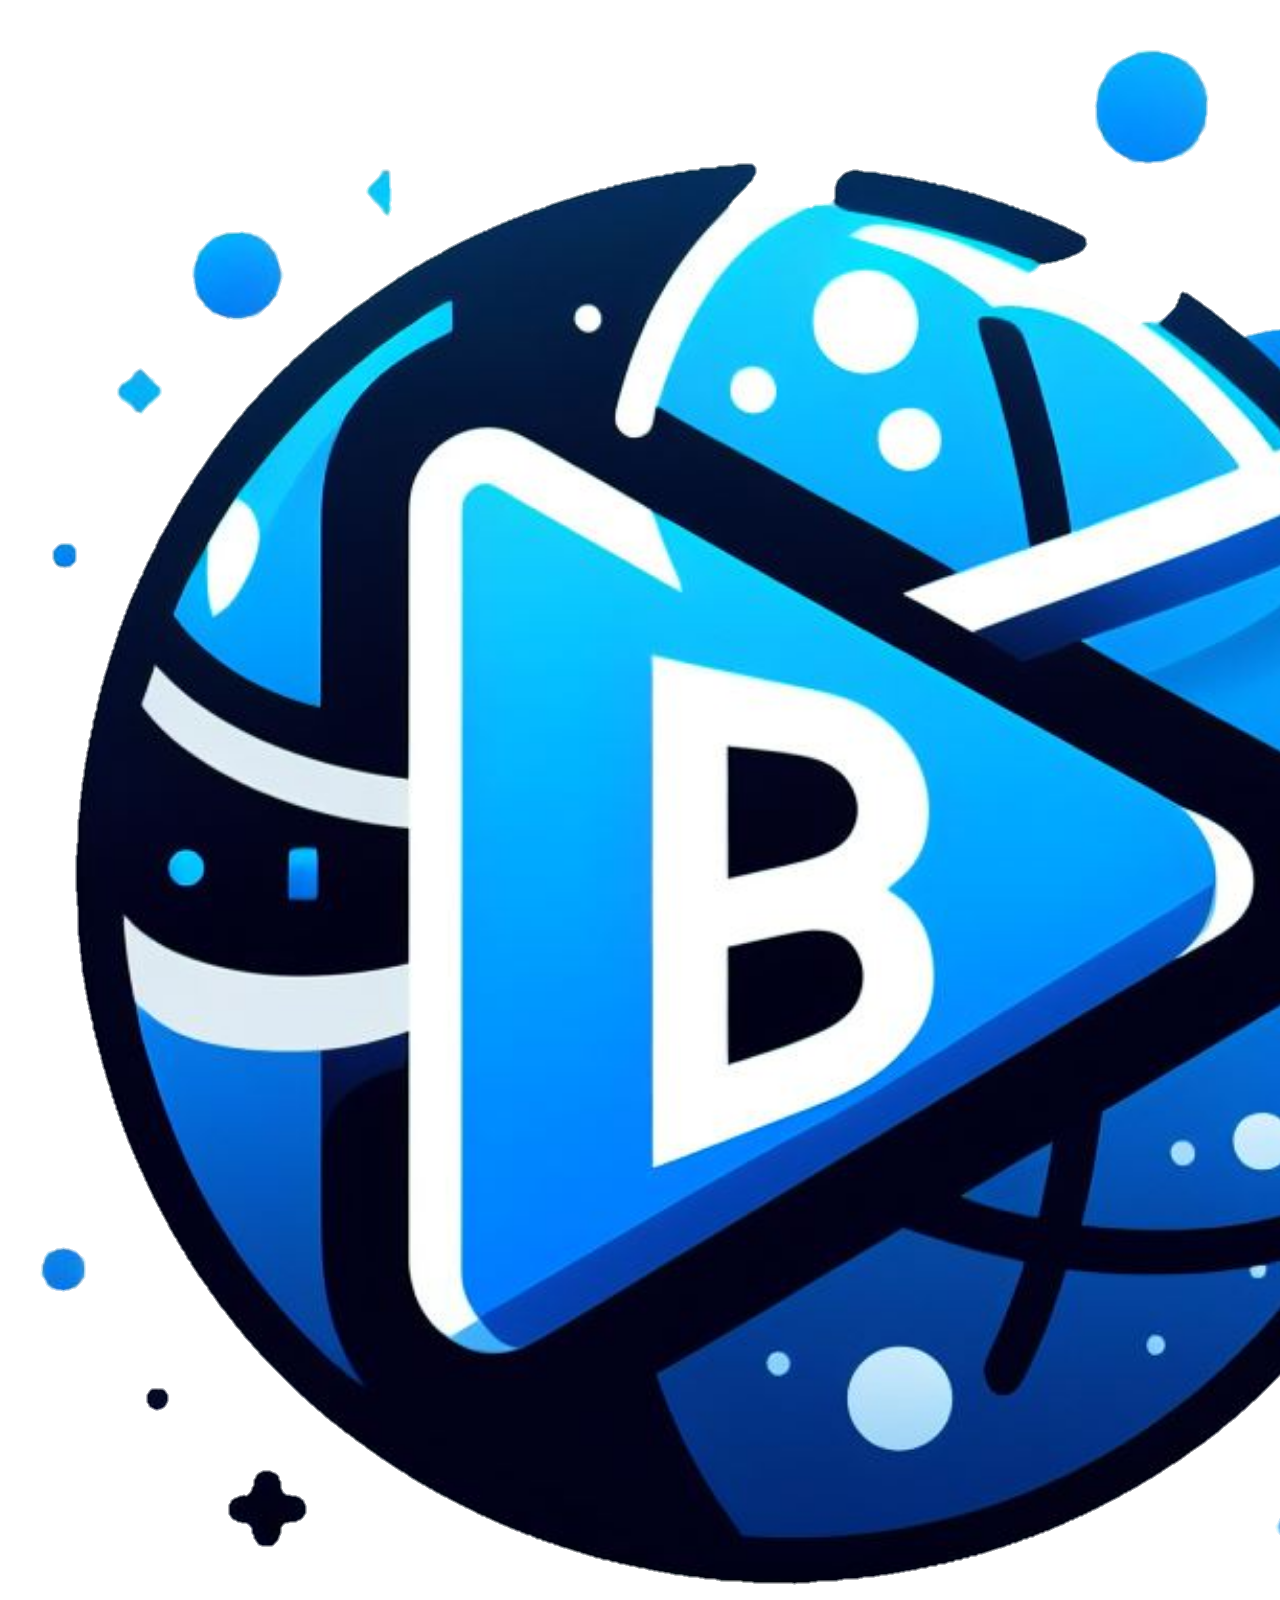
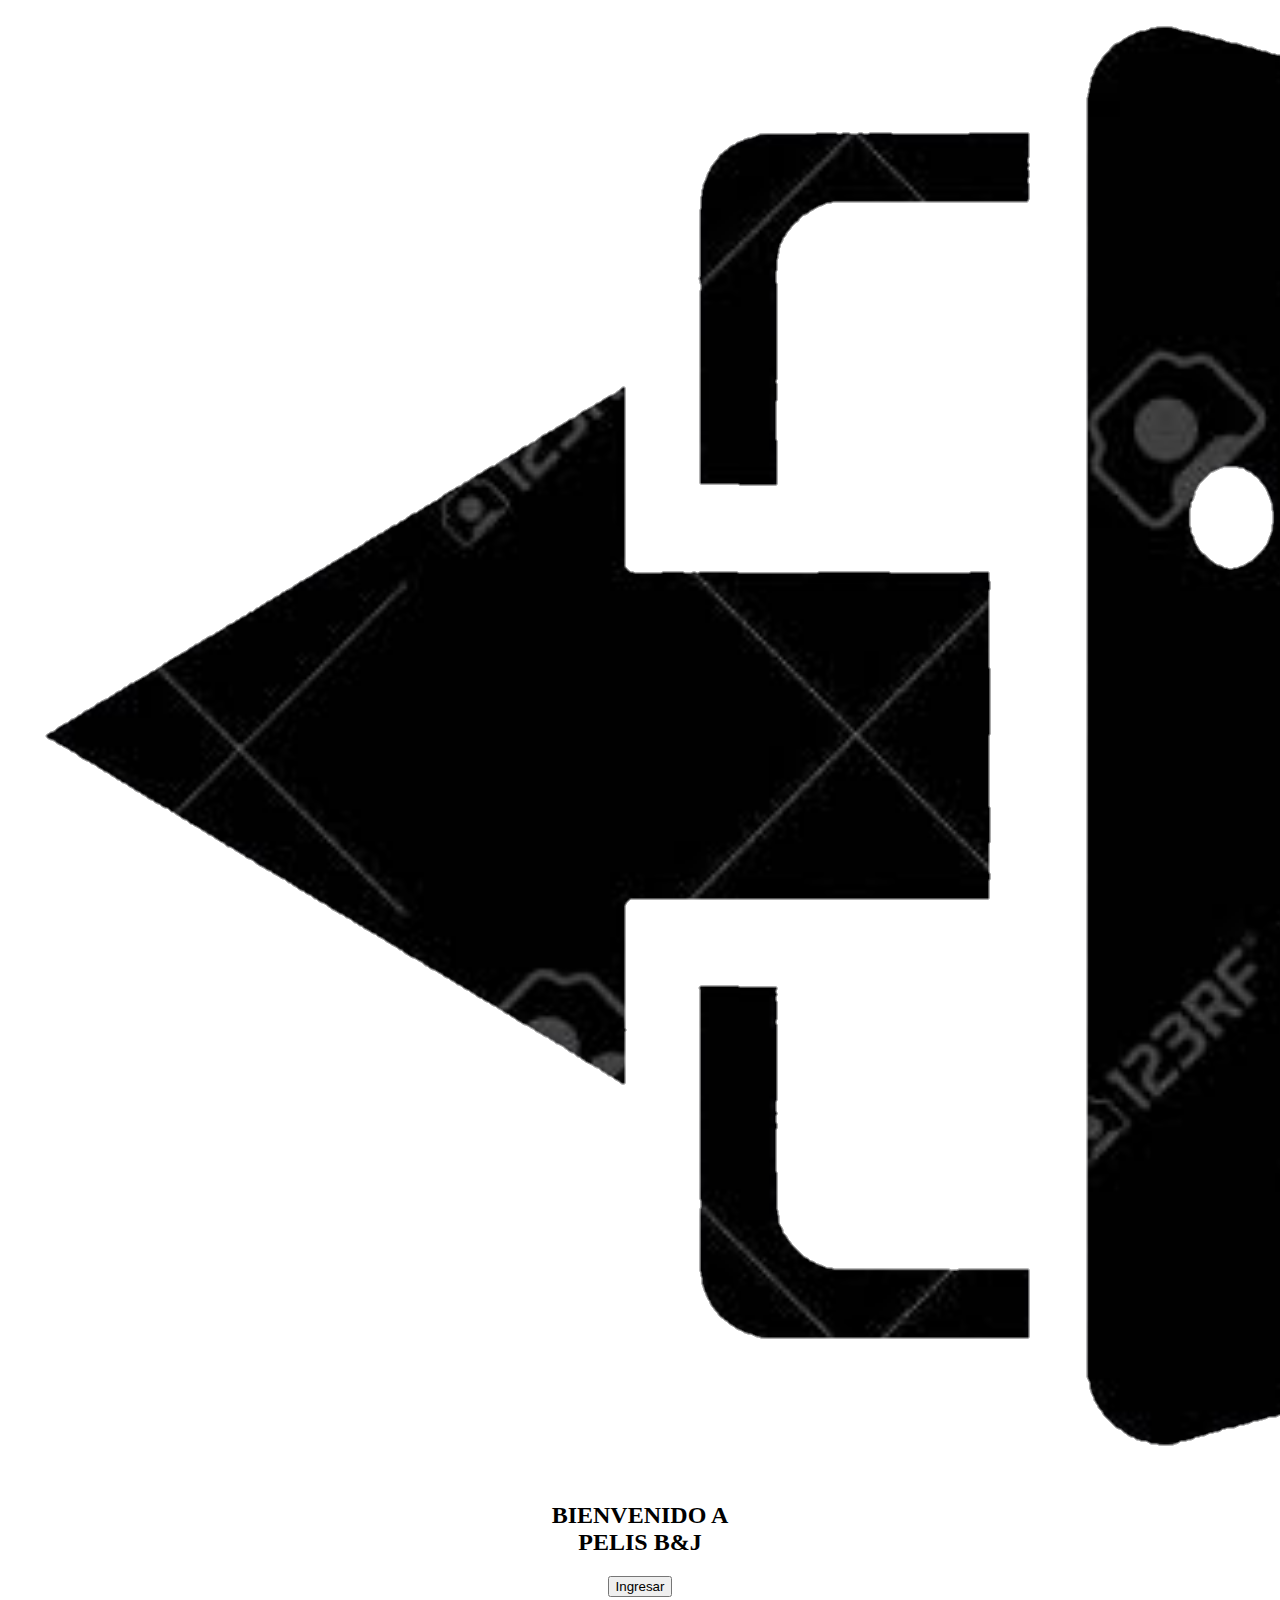
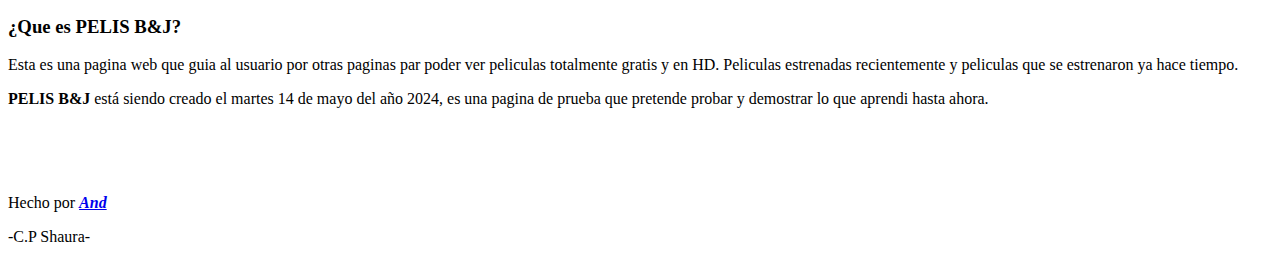
==== bienvenido.html @ 5a90b030 "Add files via upload" ====
<!DOCTYPE html>
<html lang="en">
<head>
  <meta charset="UTF-8">
  <meta name="viewport" content="width=device-width, initial-scale=1.0">
  <meta http-equiv="X-UA-Compatible" content="ie=edge">
  <link rel="stylesheet" href="css/styles3.css">
  <title>PELIS B&J</title>
</head>
<body>
  <header>
    <nav>
      <div class="naveg">
        <table>
          <tr>
            <td>
              <img src="logo1.jpg" alt="logo" class="logo1">
            </td>
            <td>
              <h1>PELIS B&J</h1>
            </td>
          </tr>
        </table>
        <table>
          <tr>
            <td>
              <a href="index.html"><img src="cerrar.png" class="regi"></a>
            </td>
            <td>
              <p>
                <a href="index.html" class="regist"><strong>Cerrar sesión</strong></a>
              </p>
            </td>
          </tr>
        </table>
      </div>
    </nav>
  </header>
  <center>
    <div class="contenedor-inicio">
      <h2>BIENVENIDO A<br>
        PELIS B&J</h2>
      <form action="search.html">
        <input type="submit" value="Ingresar" name="button">
      </form>
    </div>
  </center>
  <h3><strong>¿Que es PELIS B&J?</strong></h3>
  <div class="conten">
    <form class="forma">
      <p class="parraf">
        Esta es una pagina web que guia al usuario
        por otras paginas par poder ver peliculas totalmente gratis y en HD.
        Peliculas estrenadas recientemente y peliculas que se estrenaron ya hace
        tiempo.
      </p>
    </form>
    <form action="" class="forma">
      <p class="parraf">
        <b>PELIS B&J </b>está siendo creado el martes 14 de mayo del año 2024, es una
        pagina de prueba que pretende probar y demostrar lo que aprendi hasta ahora.
      </p>
    </form>
  </div>
  <br>
  <br>
  <br>
  <div class="base">
    <p>
      Hecho por <a
        href="https://www.facebook.com/a165?mibextid=ZbWKwL"
        class="creador"><strong><em>And</em></strong> </a>
      <p>
        -C.P Shaura-
      </p>
    </p>
  </div>
</body>
</html>
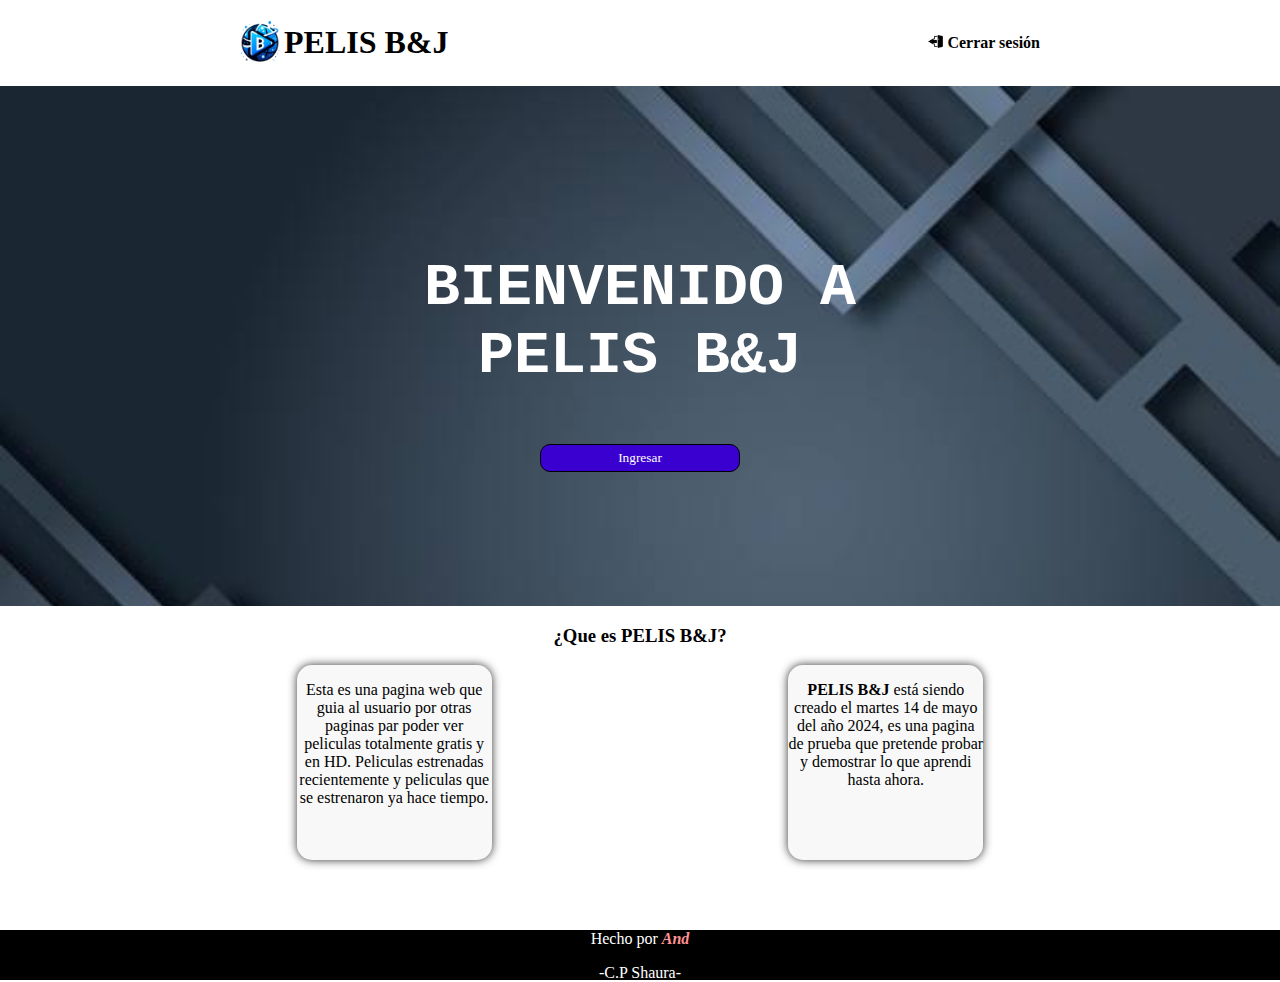
==== commit d79641c5: "Update bienvenido.html" ====
--- a/bienvenido.html
+++ b/bienvenido.html
@@ -4,7 +4,7 @@
   <meta charset="UTF-8">
   <meta name="viewport" content="width=device-width, initial-scale=1.0">
   <meta http-equiv="X-UA-Compatible" content="ie=edge">
-  <link rel="stylesheet" href="css/styles3.css">
+  <link rel="stylesheet" href="styles3.css">
   <title>PELIS B&J</title>
 </head>
 <body>
@@ -76,4 +76,4 @@
     </p>
   </div>
 </body>
-</html>+</html>
--- a/styles3.css
+++ b/styles3.css
@@ -0,0 +1,88 @@
+
+
+
+
+
+
+body {
+  padding: 0;
+  margin: 0;
+}
+.naveg {
+  display: flex;
+  justify-content: space-around;
+  background-position: fixed;
+}
+.logo1 {
+  width: 40px;
+}
+.regi {
+  width: 15px;
+  
+}
+
+.contenedor-inicio {
+  background-image: url(fondo2.jpeg);
+  background-size: cover;
+  background-repeat: no-repeat;
+  height: 520px;
+  width: 100%;
+  color: white;
+  font-size: 40px;
+  display: flex;
+  text-align: center;
+  flex-direction: column;
+  justify-content: center;
+}
+h2 {
+  font-family: Courier;
+  padding: 10px;
+  margin: 25px;
+}
+input {
+  width: 200px;
+  height: 28px;
+  background-color: #3a00cf;
+  border: black solid 1px;
+  border-radius: 10px;
+  color: #fff;
+  font-family:Cambria, Cochin, Georgia, Times, 'Times New Roman', serif; 
+}
+h3 {
+  text-align: center;
+  font-family: Georgia;
+}
+.parraf {
+  font-family: Verdana;
+}
+.conten {
+  display: flex;
+  justify-content: space-evenly;
+}
+.forma {
+  width: 195px;
+  height: 195px;
+  background: #f8f8f8;
+  border-radius: 15px;
+  display: flex;
+  text-align: center;
+  justify-content: center;
+  box-shadow: 0px 0px 10px rgba(0,0,0,0.8);
+}
+.base {
+  width: 100%;
+  background-color: #000000;
+  color: #fff;
+  text-align: center;
+  padding: 0px;
+  margin: 0px;
+  height: 50px;
+}
+.creador {
+  color: #ff9292;
+  text-decoration: none;
+}
+.regist {
+  text-decoration: none;
+  color: black;
+}